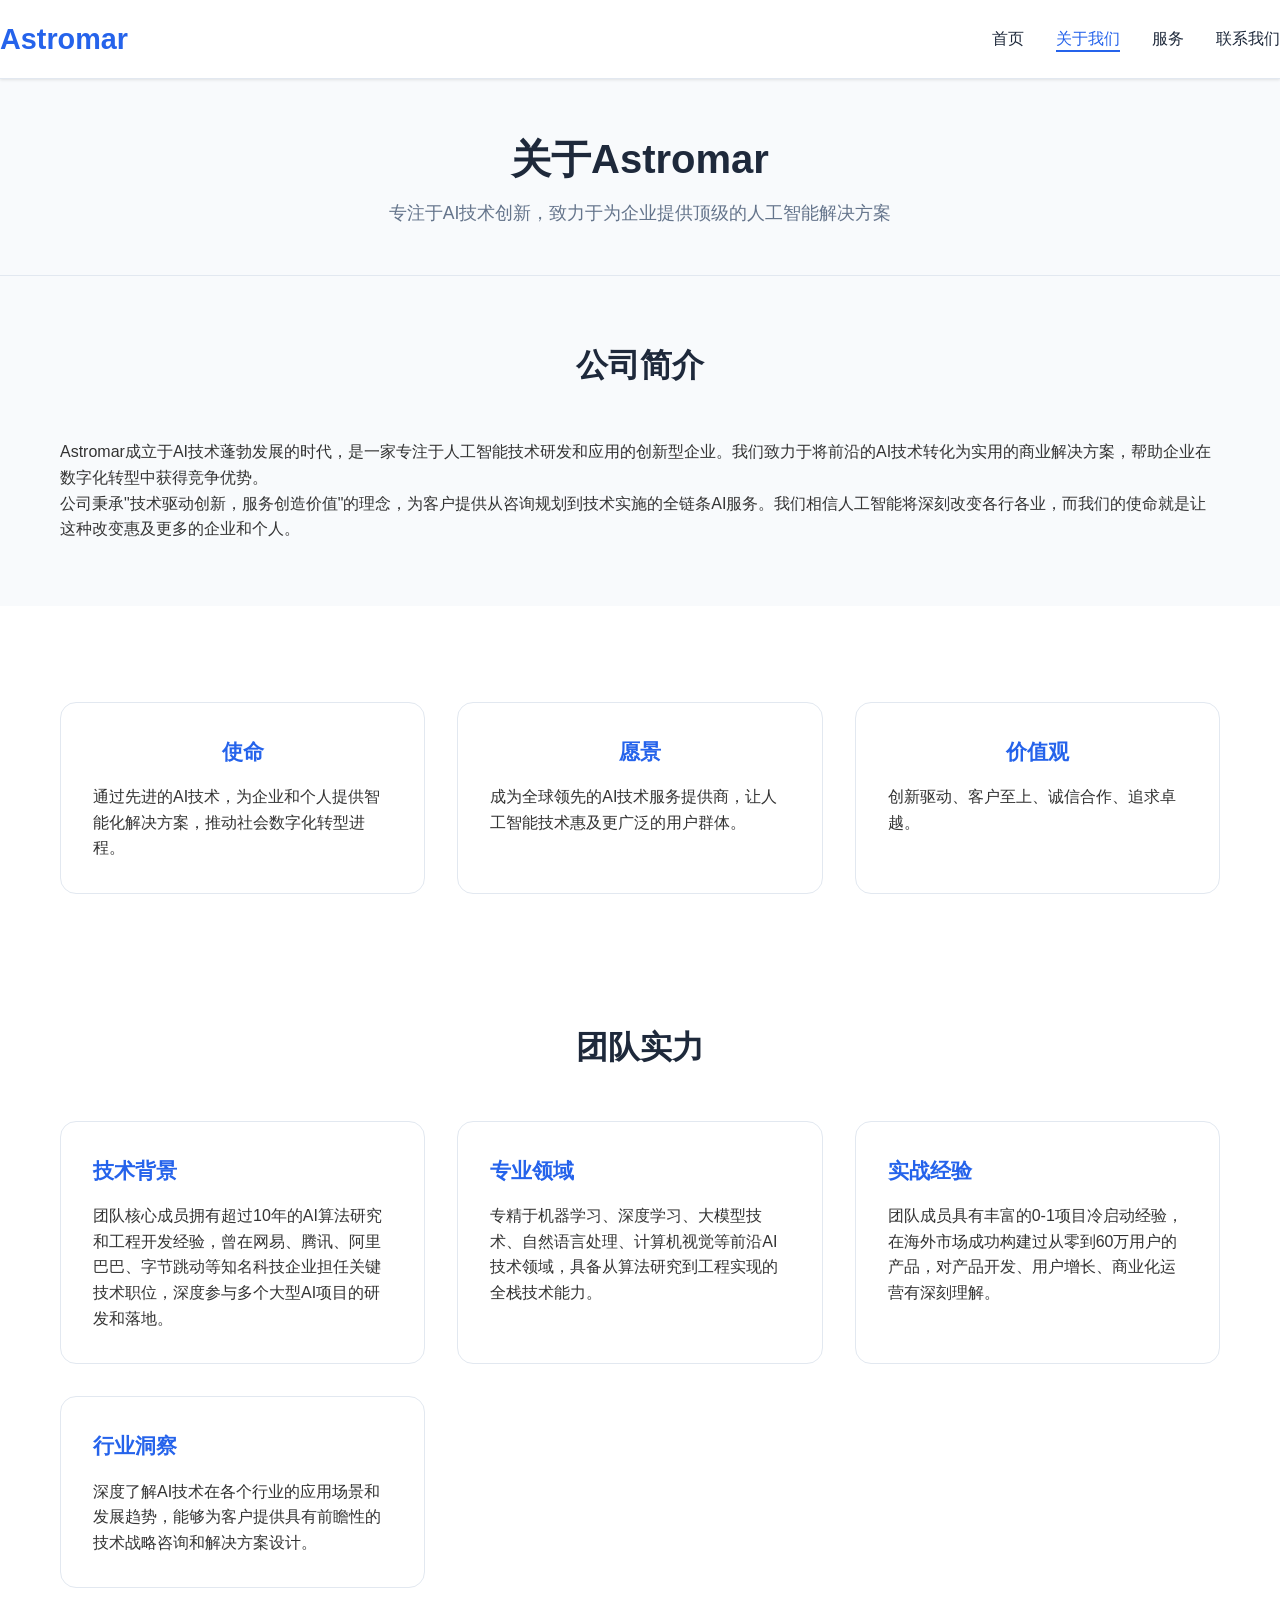
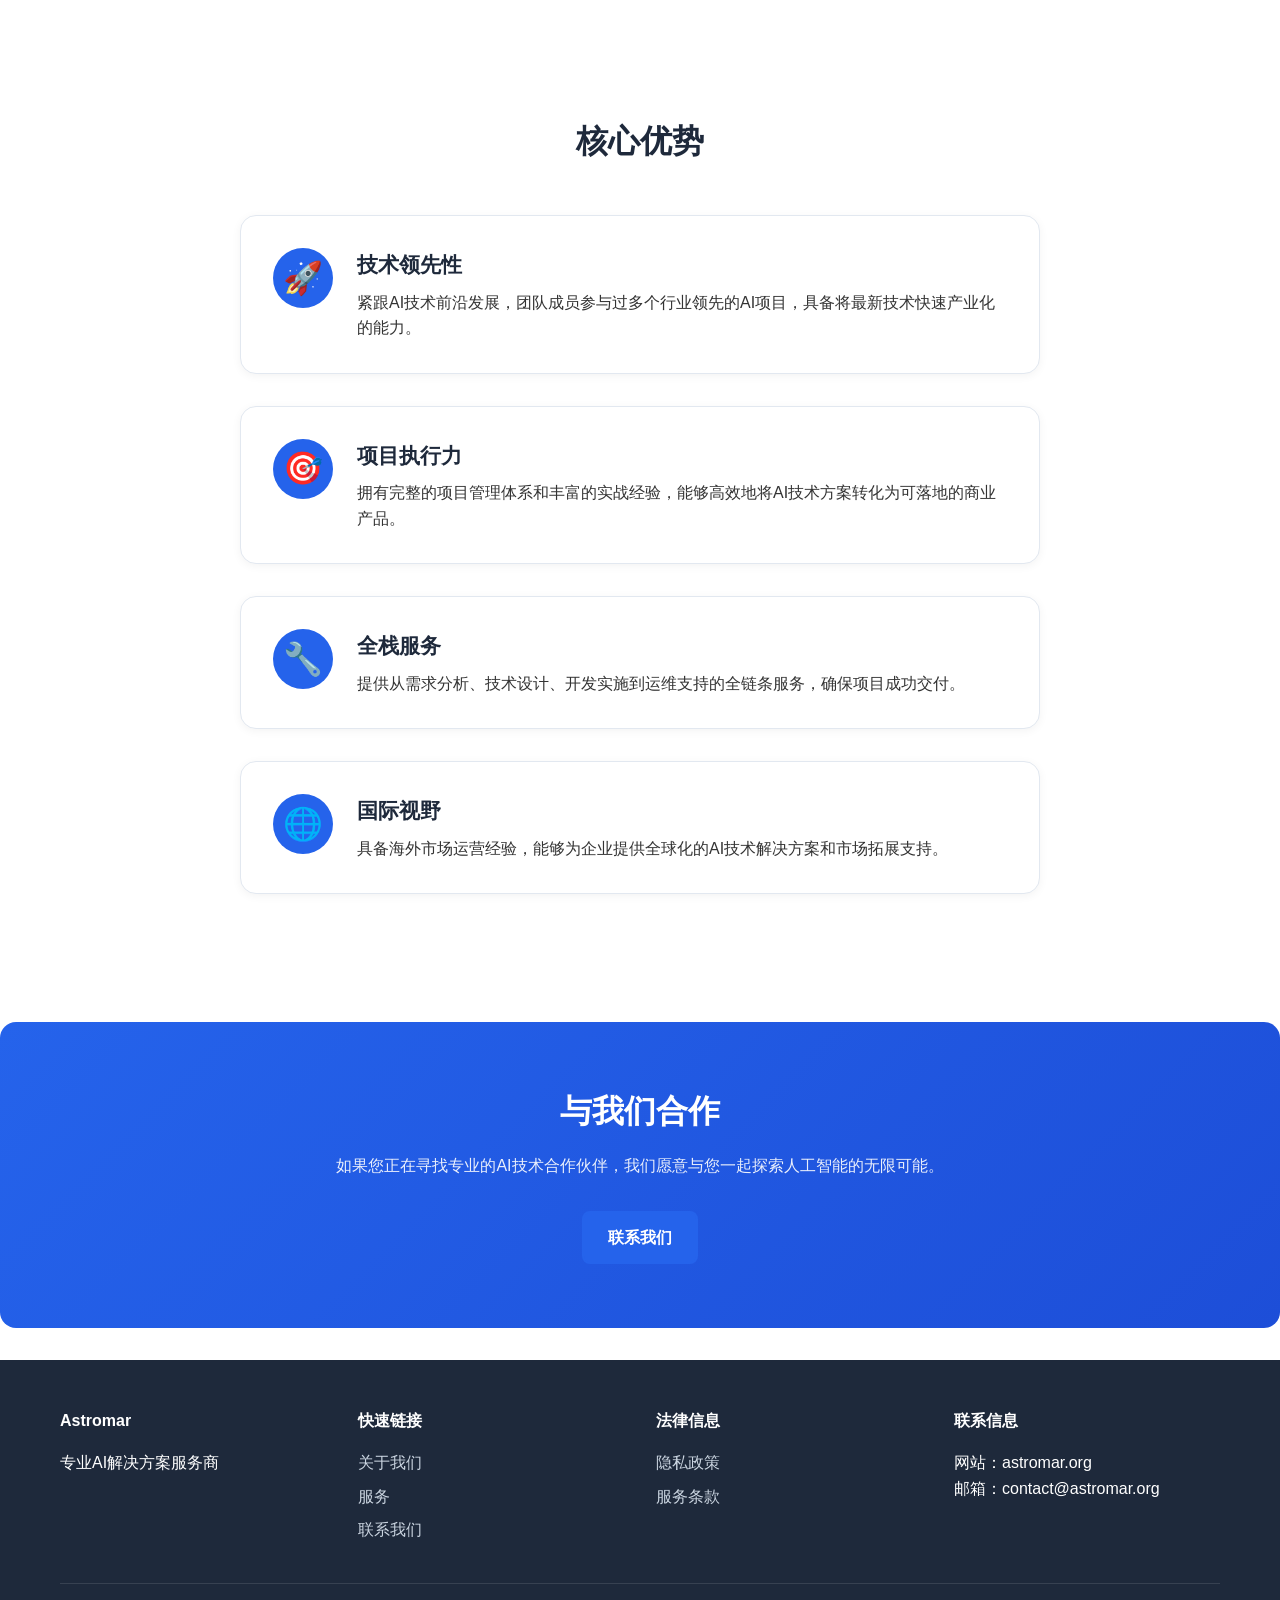
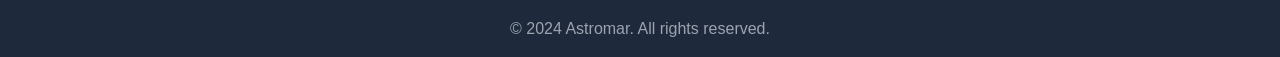
==== about.html @ 409d91d8 "Initial commit: Astromar website files - Add homepage with company overview and AI services - Add ab" ====
<!DOCTYPE html>
<html lang="zh-CN">
<head>
    <meta charset="UTF-8">
    <meta name="viewport" content="width=device-width, initial-scale=1.0">
    <title>关于我们 - Astromar</title>
    <link rel="stylesheet" href="style.css">
</head>
<body>
    <header>
        <nav>
            <div class="nav-brand">
                <h1>Astromar</h1>
            </div>
            <ul class="nav-menu">
                <li><a href="index.html">首页</a></li>
                <li><a href="about.html" class="active">关于我们</a></li>
                <li><a href="services.html">服务</a></li>
                <li><a href="contact.html">联系我们</a></li>
            </ul>
        </nav>
    </header>

    <main>
        <section class="page-hero">
            <div class="container">
                <h2>关于Astromar</h2>
                <p>专注于AI技术创新，致力于为企业提供顶级的人工智能解决方案</p>
            </div>
        </section>

        <section class="company-overview">
            <div class="container">
                <div class="content-grid">
                    <div class="content-text">
                        <h3>公司简介</h3>
                        <p>Astromar成立于AI技术蓬勃发展的时代，是一家专注于人工智能技术研发和应用的创新型企业。我们致力于将前沿的AI技术转化为实用的商业解决方案，帮助企业在数字化转型中获得竞争优势。</p>
                        <p>公司秉承"技术驱动创新，服务创造价值"的理念，为客户提供从咨询规划到技术实施的全链条AI服务。我们相信人工智能将深刻改变各行各业，而我们的使命就是让这种改变惠及更多的企业和个人。</p>
                    </div>
                </div>
            </div>
        </section>

        <section class="mission-vision">
            <div class="container">
                <div class="mission-grid">
                    <div class="mission-item">
                        <h3>使命</h3>
                        <p>通过先进的AI技术，为企业和个人提供智能化解决方案，推动社会数字化转型进程。</p>
                    </div>
                    <div class="mission-item">
                        <h3>愿景</h3>
                        <p>成为全球领先的AI技术服务提供商，让人工智能技术惠及更广泛的用户群体。</p>
                    </div>
                    <div class="mission-item">
                        <h3>价值观</h3>
                        <p>创新驱动、客户至上、诚信合作、追求卓越。</p>
                    </div>
                </div>
            </div>
        </section>

        <section class="team-expertise">
            <div class="container">
                <h3>团队实力</h3>
                <div class="expertise-grid">
                    <div class="expertise-item">
                        <h4>技术背景</h4>
                        <p>团队核心成员拥有超过10年的AI算法研究和工程开发经验，曾在网易、腾讯、阿里巴巴、字节跳动等知名科技企业担任关键技术职位，深度参与多个大型AI项目的研发和落地。</p>
                    </div>
                    <div class="expertise-item">
                        <h4>专业领域</h4>
                        <p>专精于机器学习、深度学习、大模型技术、自然语言处理、计算机视觉等前沿AI技术领域，具备从算法研究到工程实现的全栈技术能力。</p>
                    </div>
                    <div class="expertise-item">
                        <h4>实战经验</h4>
                        <p>团队成员具有丰富的0-1项目冷启动经验，在海外市场成功构建过从零到60万用户的产品，对产品开发、用户增长、商业化运营有深刻理解。</p>
                    </div>
                    <div class="expertise-item">
                        <h4>行业洞察</h4>
                        <p>深度了解AI技术在各个行业的应用场景和发展趋势，能够为客户提供具有前瞻性的技术战略咨询和解决方案设计。</p>
                    </div>
                </div>
            </div>
        </section>

        <section class="company-advantages">
            <div class="container">
                <h3>核心优势</h3>
                <div class="advantages-list">
                    <div class="advantage-item">
                        <div class="advantage-icon">🚀</div>
                        <div class="advantage-content">
                            <h4>技术领先性</h4>
                            <p>紧跟AI技术前沿发展，团队成员参与过多个行业领先的AI项目，具备将最新技术快速产业化的能力。</p>
                        </div>
                    </div>
                    <div class="advantage-item">
                        <div class="advantage-icon">🎯</div>
                        <div class="advantage-content">
                            <h4>项目执行力</h4>
                            <p>拥有完整的项目管理体系和丰富的实战经验，能够高效地将AI技术方案转化为可落地的商业产品。</p>
                        </div>
                    </div>
                    <div class="advantage-item">
                        <div class="advantage-icon">🔧</div>
                        <div class="advantage-content">
                            <h4>全栈服务</h4>
                            <p>提供从需求分析、技术设计、开发实施到运维支持的全链条服务，确保项目成功交付。</p>
                        </div>
                    </div>
                    <div class="advantage-item">
                        <div class="advantage-icon">🌐</div>
                        <div class="advantage-content">
                            <h4>国际视野</h4>
                            <p>具备海外市场运营经验，能够为企业提供全球化的AI技术解决方案和市场拓展支持。</p>
                        </div>
                    </div>
                </div>
            </div>
        </section>

        <section class="cta-section">
            <div class="container">
                <h3>与我们合作</h3>
                <p>如果您正在寻找专业的AI技术合作伙伴，我们愿意与您一起探索人工智能的无限可能。</p>
                <a href="contact.html" class="btn btn-primary">联系我们</a>
            </div>
        </section>
    </main>

    <footer>
        <div class="container">
            <div class="footer-content">
                <div class="footer-section">
                    <h4>Astromar</h4>
                    <p>专业AI解决方案服务商</p>
                </div>
                <div class="footer-section">
                    <h4>快速链接</h4>
                    <ul>
                        <li><a href="about.html">关于我们</a></li>
                        <li><a href="services.html">服务</a></li>
                        <li><a href="contact.html">联系我们</a></li>
                    </ul>
                </div>
                <div class="footer-section">
                    <h4>法律信息</h4>
                    <ul>
                        <li><a href="privacy.html">隐私政策</a></li>
                        <li><a href="terms.html">服务条款</a></li>
                    </ul>
                </div>
                <div class="footer-section">
                    <h4>联系信息</h4>
                    <p>网站：astromar.org</p>
                    <p>邮箱：contact@astromar.org</p>
                </div>
            </div>
            <div class="footer-bottom">
                <p>&copy; 2024 Astromar. All rights reserved.</p>
            </div>
        </div>
    </footer>
</body>
</html>
---- style.css ----
/* Reset and Base Styles */
* {
    margin: 0;
    padding: 0;
    box-sizing: border-box;
}

body {
    font-family: -apple-system, BlinkMacSystemFont, 'Segoe UI', Roboto, Oxygen, Ubuntu, Cantarell, sans-serif;
    line-height: 1.6;
    color: #333;
    background-color: #ffffff;
}

img {
    max-width: 100%;
    height: auto;
}

.container {
    max-width: 1200px;
    margin: 0 auto;
    padding: 0 20px;
}

/* Color Variables */
:root {
    --primary-color: #2563eb;
    --primary-dark: #1d4ed8;
    --secondary-color: #64748b;
    --accent-color: #06b6d4;
    --text-dark: #1e293b;
    --text-light: #64748b;
    --border-color: #e2e8f0;
    --bg-light: #f8fafc;
    --bg-white: #ffffff;
    --success-color: #10b981;
    --warning-color: #f59e0b;
}

/* Header and Navigation */
header {
    background-color: var(--bg-white);
    border-bottom: 1px solid var(--border-color);
    position: sticky;
    top: 0;
    z-index: 1000;
    box-shadow: 0 1px 3px rgba(0, 0, 0, 0.1);
}

nav {
    display: flex;
    justify-content: space-between;
    align-items: center;
    padding: 1rem 0;
}

.nav-brand h1 {
    color: var(--primary-color);
    font-size: 1.8rem;
    font-weight: 700;
}

.nav-menu {
    display: flex;
    list-style: none;
    gap: 2rem;
}

.nav-menu a {
    text-decoration: none;
    color: var(--text-dark);
    font-weight: 500;
    transition: color 0.3s ease;
    position: relative;
}

.nav-menu a:hover,
.nav-menu a.active {
    color: var(--primary-color);
}

.nav-menu a.active::after {
    content: '';
    position: absolute;
    bottom: -5px;
    left: 0;
    width: 100%;
    height: 2px;
    background-color: var(--primary-color);
}

/* Hero Section */
.hero {
    background: linear-gradient(135deg, var(--primary-color) 0%, var(--primary-dark) 100%);
    color: white;
    padding: 4rem 0;
    text-align: center;
}

.hero h2 {
    font-size: 3rem;
    font-weight: 700;
    margin-bottom: 1rem;
}

.hero-subtitle {
    font-size: 1.2rem;
    margin-bottom: 2rem;
    opacity: 0.9;
}

.cta-buttons {
    display: flex;
    gap: 1rem;
    justify-content: center;
    flex-wrap: wrap;
}

/* Page Hero */
.page-hero {
    background-color: var(--bg-light);
    padding: 3rem 0;
    text-align: center;
    border-bottom: 1px solid var(--border-color);
}

.page-hero h2 {
    font-size: 2.5rem;
    color: var(--text-dark);
    margin-bottom: 0.5rem;
}

.page-hero p {
    color: var(--text-light);
    font-size: 1.1rem;
}

/* Buttons */
.btn {
    display: inline-block;
    padding: 0.75rem 1.5rem;
    border-radius: 0.5rem;
    text-decoration: none;
    font-weight: 600;
    transition: all 0.3s ease;
    border: 2px solid transparent;
    cursor: pointer;
    text-align: center;
}

.btn-primary {
    background-color: var(--primary-color);
    color: white;
    border-color: var(--primary-color);
}

.btn-primary:hover {
    background-color: var(--primary-dark);
    border-color: var(--primary-dark);
    transform: translateY(-2px);
}

.btn-secondary {
    background-color: transparent;
    color: white;
    border-color: white;
}

.btn-secondary:hover {
    background-color: white;
    color: var(--primary-color);
}

.btn-outline {
    background-color: transparent;
    color: var(--primary-color);
    border-color: var(--primary-color);
}

.btn-outline:hover {
    background-color: var(--primary-color);
    color: white;
}

/* Sections */
section {
    padding: 4rem 0;
}

section h3 {
    font-size: 2rem;
    color: var(--text-dark);
    text-align: center;
    margin-bottom: 3rem;
}

/* Grid Layouts */
.services-grid,
.advantages-grid,
.mission-grid,
.expertise-grid,
.service-grid,
.industry-grid,
.business-grid,
.faq-grid {
    display: grid;
    grid-template-columns: repeat(auto-fit, minmax(300px, 1fr));
    gap: 2rem;
    margin-top: 2rem;
}

.advantages-grid {
    grid-template-columns: repeat(auto-fit, minmax(250px, 1fr));
}

.mission-grid {
    grid-template-columns: repeat(auto-fit, minmax(280px, 1fr));
}

.industry-grid {
    grid-template-columns: repeat(auto-fit, minmax(250px, 1fr));
}

/* Cards */
.service-card,
.advantage-item,
.mission-item,
.expertise-item,
.service-item,
.industry-item,
.business-item,
.faq-item {
    background-color: var(--bg-white);
    padding: 2rem;
    border-radius: 1rem;
    border: 1px solid var(--border-color);
    transition: all 0.3s ease;
}

.service-card:hover,
.advantage-item:hover,
.mission-item:hover,
.expertise-item:hover,
.service-item:hover,
.industry-item:hover,
.business-item:hover {
    transform: translateY(-4px);
    box-shadow: 0 10px 25px rgba(0, 0, 0, 0.1);
}

.service-card h4,
.advantage-item h4,
.mission-item h3,
.expertise-item h4,
.service-item h4,
.industry-item h4,
.business-item h4,
.faq-item h4 {
    color: var(--primary-color);
    margin-bottom: 1rem;
    font-size: 1.3rem;
}

.service-item ul,
.expertise-item ul {
    margin-top: 1rem;
    padding-left: 1.2rem;
}

.service-item li,
.expertise-item li {
    margin-bottom: 0.5rem;
    color: var(--text-light);
}

/* About Page Specific */
.company-overview {
    background-color: var(--bg-light);
}

.about-preview {
    background-color: var(--bg-light);
}

.about-preview p {
    text-align: center;
    max-width: 800px;
    margin: 0 auto 2rem;
    color: var(--text-light);
    font-size: 1.1rem;
}

/* Advantages List */
.advantages-list {
    max-width: 800px;
    margin: 0 auto;
}

.advantages-list .advantage-item {
    display: flex;
    align-items: flex-start;
    gap: 1.5rem;
    margin-bottom: 2rem;
    background-color: var(--bg-white);
    padding: 2rem;
    border-radius: 1rem;
    box-shadow: 0 2px 10px rgba(0, 0, 0, 0.05);
}

.advantage-icon {
    font-size: 2rem;
    background-color: var(--primary-color);
    color: white;
    width: 60px;
    height: 60px;
    border-radius: 50%;
    display: flex;
    align-items: center;
    justify-content: center;
    flex-shrink: 0;
}

.advantage-content h4 {
    margin-bottom: 0.5rem;
    color: var(--text-dark);
}

/* Service Categories */
.service-category {
    margin-bottom: 4rem;
    background-color: var(--bg-light);
    padding: 3rem 0;
    border-radius: 1rem;
}

.service-category h3 {
    margin-bottom: 2rem;
}

/* Process Steps */
.process-steps {
    display: flex;
    justify-content: space-between;
    align-items: flex-start;
    gap: 2rem;
    flex-wrap: wrap;
}

.process-step {
    flex: 1;
    text-align: center;
    min-width: 200px;
}

.step-number {
    width: 50px;
    height: 50px;
    background-color: var(--primary-color);
    color: white;
    border-radius: 50%;
    display: flex;
    align-items: center;
    justify-content: center;
    font-weight: bold;
    font-size: 1.2rem;
    margin: 0 auto 1rem;
}

.process-step h4 {
    margin-bottom: 1rem;
    color: var(--text-dark);
}

/* Contact Page */
.contact-grid {
    display: grid;
    grid-template-columns: 1fr 1fr;
    gap: 4rem;
    margin-top: 2rem;
}

.contact-item {
    display: flex;
    align-items: center;
    gap: 1rem;
    margin-bottom: 2rem;
    padding: 1.5rem;
    background-color: var(--bg-light);
    border-radius: 0.5rem;
}

.contact-icon {
    font-size: 1.5rem;
    width: 50px;
    height: 50px;
    background-color: var(--primary-color);
    color: white;
    border-radius: 50%;
    display: flex;
    align-items: center;
    justify-content: center;
}

.contact-details h4 {
    color: var(--text-dark);
    margin-bottom: 0.5rem;
}

.contact-details p {
    color: var(--text-light);
}

/* Forms */
.contact-form {
    background-color: var(--bg-light);
    padding: 2rem;
    border-radius: 1rem;
}

.form-group {
    margin-bottom: 1.5rem;
}

.form-group label {
    display: block;
    margin-bottom: 0.5rem;
    font-weight: 600;
    color: var(--text-dark);
}

.form-group input,
.form-group textarea {
    width: 100%;
    padding: 0.75rem;
    border: 1px solid var(--border-color);
    border-radius: 0.5rem;
    font-size: 1rem;
    transition: border-color 0.3s ease;
}

.form-group input:focus,
.form-group textarea:focus {
    outline: none;
    border-color: var(--primary-color);
    box-shadow: 0 0 0 3px rgba(37, 99, 235, 0.1);
}

.form-note {
    margin-top: 1rem;
    font-size: 0.9rem;
    color: var(--text-light);
}

/* Privacy and Terms Pages */
.privacy-content,
.terms-content {
    max-width: 800px;
    margin: 0 auto;
}

.privacy-text,
.terms-text {
    line-height: 1.8;
}

.privacy-text h3,
.terms-text h3 {
    color: var(--primary-color);
    margin: 2rem 0 1rem;
    text-align: left;
    font-size: 1.5rem;
}

.privacy-text h4,
.terms-text h4 {
    color: var(--text-dark);
    margin: 1.5rem 0 0.5rem;
    font-size: 1.2rem;
}

.privacy-text ul,
.terms-text ul {
    margin: 1rem 0;
    padding-left: 2rem;
}

.privacy-text li,
.terms-text li {
    margin-bottom: 0.5rem;
    color: var(--text-light);
}

.policy-footer,
.terms-footer {
    background-color: var(--bg-light);
    padding: 2rem;
    border-radius: 1rem;
    margin-top: 3rem;
    text-align: center;
}

/* CTA Sections */
.cta-section {
    background: linear-gradient(135deg, var(--primary-color) 0%, var(--primary-dark) 100%);
    color: white;
    text-align: center;
    border-radius: 1rem;
    margin: 2rem 0;
}

.cta-section h3 {
    color: white;
    margin-bottom: 1rem;
}

.cta-section p {
    margin-bottom: 2rem;
    opacity: 0.9;
}

/* Footer */
footer {
    background-color: var(--text-dark);
    color: white;
    padding: 3rem 0 1rem;
}

.footer-content {
    display: grid;
    grid-template-columns: repeat(auto-fit, minmax(250px, 1fr));
    gap: 2rem;
    margin-bottom: 2rem;
}

.footer-section h4 {
    margin-bottom: 1rem;
    color: white;
}

.footer-section ul {
    list-style: none;
}

.footer-section ul li {
    margin-bottom: 0.5rem;
}

.footer-section a {
    color: #cbd5e1;
    text-decoration: none;
    transition: color 0.3s ease;
}

.footer-section a:hover {
    color: white;
}

.footer-bottom {
    border-top: 1px solid #374151;
    padding-top: 2rem;
    text-align: center;
    color: #9ca3af;
}

/* Responsive Design */
@media (max-width: 768px) {
    .nav-menu {
        gap: 1rem;
    }

    .hero h2 {
        font-size: 2rem;
    }

    .hero-subtitle {
        font-size: 1rem;
    }

    .cta-buttons {
        flex-direction: column;
        align-items: center;
    }

    .contact-grid {
        grid-template-columns: 1fr;
        gap: 2rem;
    }

    .process-steps {
        flex-direction: column;
    }

    .advantages-list .advantage-item {
        flex-direction: column;
        text-align: center;
    }

    .advantage-icon {
        align-self: center;
    }

    section {
        padding: 2rem 0;
    }

    section h3 {
        font-size: 1.75rem;
    }
}

@media (max-width: 480px) {
    .container {
        padding: 0 15px;
    }

    .nav-menu {
        flex-direction: column;
        gap: 0.5rem;
    }

    nav {
        flex-direction: column;
        text-align: center;
    }

    .hero {
        padding: 2rem 0;
    }

    .page-hero {
        padding: 2rem 0;
    }

    .page-hero h2 {
        font-size: 2rem;
    }

    .services-grid,
    .advantages-grid,
    .mission-grid,
    .expertise-grid,
    .service-grid,
    .industry-grid,
    .business-grid,
    .faq-grid {
        grid-template-columns: 1fr;
    }
}

/* Utility Classes */
.text-center {
    text-align: center;
}

.mb-2 {
    margin-bottom: 2rem;
}

.mt-2 {
    margin-top: 2rem;
}

/* Animation */
@keyframes fadeInUp {
    from {
        opacity: 0;
        transform: translateY(20px);
    }
    to {
        opacity: 1;
        transform: translateY(0);
    }
}

.service-card,
.advantage-item,
.mission-item,
.expertise-item,
.service-item,
.industry-item,
.business-item,
.faq-item {
    animation: fadeInUp 0.6s ease-out;
}
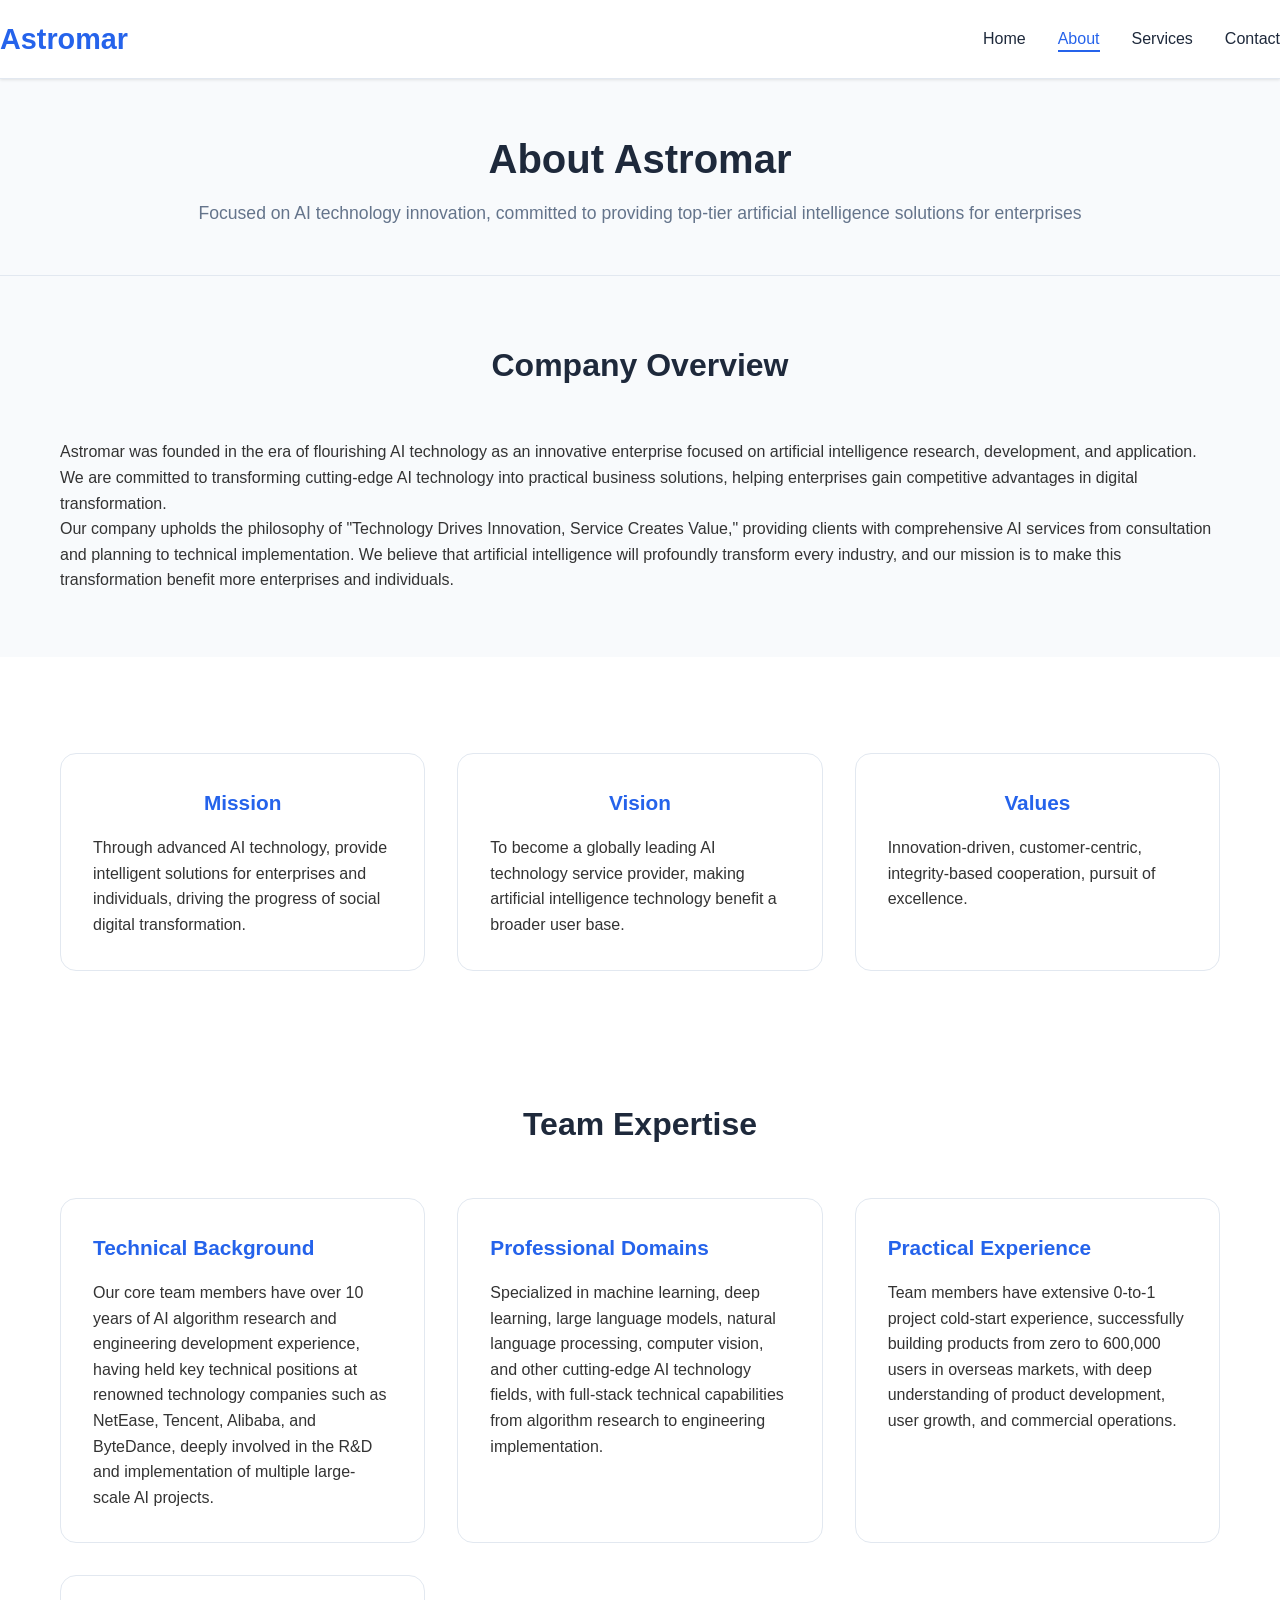
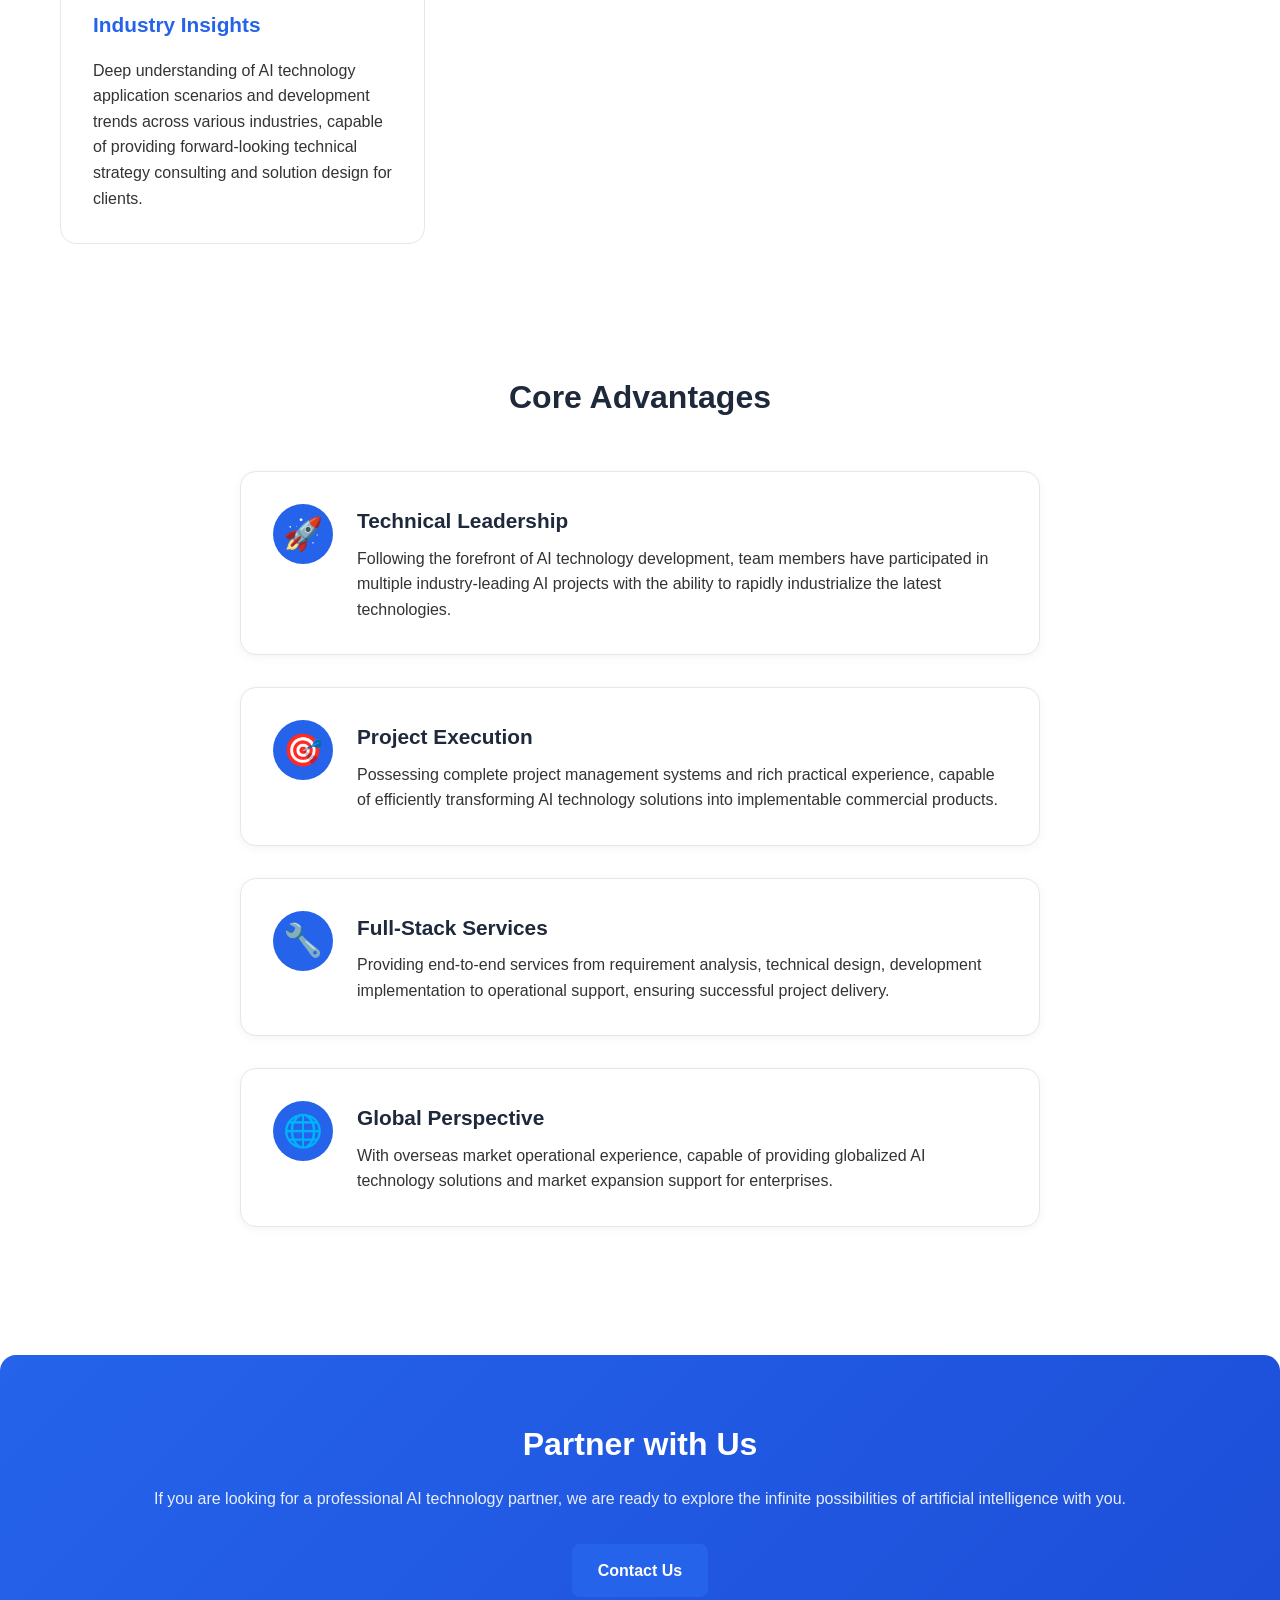
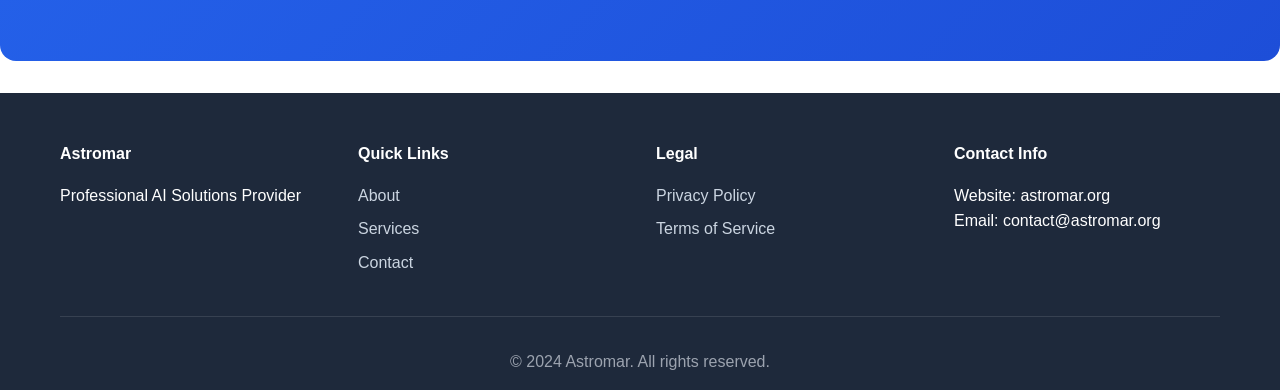
==== commit 31107d36: "Convert entire website to English - Update all HTML pages from Chinese to English - Translate homepa" ====
--- a/about.html
+++ b/about.html
@@ -1,9 +1,9 @@
 <!DOCTYPE html>
-<html lang="zh-CN">
+<html lang="en">
 <head>
     <meta charset="UTF-8">
     <meta name="viewport" content="width=device-width, initial-scale=1.0">
-    <title>关于我们 - Astromar</title>
+    <title>About Us - Astromar</title>
     <link rel="stylesheet" href="style.css">
 </head>
 <body>
@@ -13,10 +13,10 @@
                 <h1>Astromar</h1>
             </div>
             <ul class="nav-menu">
-                <li><a href="index.html">首页</a></li>
-                <li><a href="about.html" class="active">关于我们</a></li>
-                <li><a href="services.html">服务</a></li>
-                <li><a href="contact.html">联系我们</a></li>
+                <li><a href="index.html">Home</a></li>
+                <li><a href="about.html" class="active">About</a></li>
+                <li><a href="services.html">Services</a></li>
+                <li><a href="contact.html">Contact</a></li>
             </ul>
         </nav>
     </header>
@@ -24,8 +24,8 @@
     <main>
         <section class="page-hero">
             <div class="container">
-                <h2>关于Astromar</h2>
-                <p>专注于AI技术创新，致力于为企业提供顶级的人工智能解决方案</p>
+                <h2>About Astromar</h2>
+                <p>Focused on AI technology innovation, committed to providing top-tier artificial intelligence solutions for enterprises</p>
             </div>
         </section>
 
@@ -33,9 +33,9 @@
             <div class="container">
                 <div class="content-grid">
                     <div class="content-text">
-                        <h3>公司简介</h3>
-                        <p>Astromar成立于AI技术蓬勃发展的时代，是一家专注于人工智能技术研发和应用的创新型企业。我们致力于将前沿的AI技术转化为实用的商业解决方案，帮助企业在数字化转型中获得竞争优势。</p>
-                        <p>公司秉承"技术驱动创新，服务创造价值"的理念，为客户提供从咨询规划到技术实施的全链条AI服务。我们相信人工智能将深刻改变各行各业，而我们的使命就是让这种改变惠及更多的企业和个人。</p>
+                        <h3>Company Overview</h3>
+                        <p>Astromar was founded in the era of flourishing AI technology as an innovative enterprise focused on artificial intelligence research, development, and application. We are committed to transforming cutting-edge AI technology into practical business solutions, helping enterprises gain competitive advantages in digital transformation.</p>
+                        <p>Our company upholds the philosophy of "Technology Drives Innovation, Service Creates Value," providing clients with comprehensive AI services from consultation and planning to technical implementation. We believe that artificial intelligence will profoundly transform every industry, and our mission is to make this transformation benefit more enterprises and individuals.</p>
                     </div>
                 </div>
             </div>
@@ -45,16 +45,16 @@
             <div class="container">
                 <div class="mission-grid">
                     <div class="mission-item">
-                        <h3>使命</h3>
-                        <p>通过先进的AI技术，为企业和个人提供智能化解决方案，推动社会数字化转型进程。</p>
+                        <h3>Mission</h3>
+                        <p>Through advanced AI technology, provide intelligent solutions for enterprises and individuals, driving the progress of social digital transformation.</p>
                     </div>
                     <div class="mission-item">
-                        <h3>愿景</h3>
-                        <p>成为全球领先的AI技术服务提供商，让人工智能技术惠及更广泛的用户群体。</p>
+                        <h3>Vision</h3>
+                        <p>To become a globally leading AI technology service provider, making artificial intelligence technology benefit a broader user base.</p>
                     </div>
                     <div class="mission-item">
-                        <h3>价值观</h3>
-                        <p>创新驱动、客户至上、诚信合作、追求卓越。</p>
+                        <h3>Values</h3>
+                        <p>Innovation-driven, customer-centric, integrity-based cooperation, pursuit of excellence.</p>
                     </div>
                 </div>
             </div>
@@ -62,23 +62,23 @@
 
         <section class="team-expertise">
             <div class="container">
-                <h3>团队实力</h3>
+                <h3>Team Expertise</h3>
                 <div class="expertise-grid">
                     <div class="expertise-item">
-                        <h4>技术背景</h4>
-                        <p>团队核心成员拥有超过10年的AI算法研究和工程开发经验，曾在网易、腾讯、阿里巴巴、字节跳动等知名科技企业担任关键技术职位，深度参与多个大型AI项目的研发和落地。</p>
+                        <h4>Technical Background</h4>
+                        <p>Our core team members have over 10 years of AI algorithm research and engineering development experience, having held key technical positions at renowned technology companies such as NetEase, Tencent, Alibaba, and ByteDance, deeply involved in the R&D and implementation of multiple large-scale AI projects.</p>
                     </div>
                     <div class="expertise-item">
-                        <h4>专业领域</h4>
-                        <p>专精于机器学习、深度学习、大模型技术、自然语言处理、计算机视觉等前沿AI技术领域，具备从算法研究到工程实现的全栈技术能力。</p>
+                        <h4>Professional Domains</h4>
+                        <p>Specialized in machine learning, deep learning, large language models, natural language processing, computer vision, and other cutting-edge AI technology fields, with full-stack technical capabilities from algorithm research to engineering implementation.</p>
                     </div>
                     <div class="expertise-item">
-                        <h4>实战经验</h4>
-                        <p>团队成员具有丰富的0-1项目冷启动经验，在海外市场成功构建过从零到60万用户的产品，对产品开发、用户增长、商业化运营有深刻理解。</p>
+                        <h4>Practical Experience</h4>
+                        <p>Team members have extensive 0-to-1 project cold-start experience, successfully building products from zero to 600,000 users in overseas markets, with deep understanding of product development, user growth, and commercial operations.</p>
                     </div>
                     <div class="expertise-item">
-                        <h4>行业洞察</h4>
-                        <p>深度了解AI技术在各个行业的应用场景和发展趋势，能够为客户提供具有前瞻性的技术战略咨询和解决方案设计。</p>
+                        <h4>Industry Insights</h4>
+                        <p>Deep understanding of AI technology application scenarios and development trends across various industries, capable of providing forward-looking technical strategy consulting and solution design for clients.</p>
                     </div>
                 </div>
             </div>
@@ -86,34 +86,34 @@
 
         <section class="company-advantages">
             <div class="container">
-                <h3>核心优势</h3>
+                <h3>Core Advantages</h3>
                 <div class="advantages-list">
                     <div class="advantage-item">
                         <div class="advantage-icon">🚀</div>
                         <div class="advantage-content">
-                            <h4>技术领先性</h4>
-                            <p>紧跟AI技术前沿发展，团队成员参与过多个行业领先的AI项目，具备将最新技术快速产业化的能力。</p>
+                            <h4>Technical Leadership</h4>
+                            <p>Following the forefront of AI technology development, team members have participated in multiple industry-leading AI projects with the ability to rapidly industrialize the latest technologies.</p>
                         </div>
                     </div>
                     <div class="advantage-item">
                         <div class="advantage-icon">🎯</div>
                         <div class="advantage-content">
-                            <h4>项目执行力</h4>
-                            <p>拥有完整的项目管理体系和丰富的实战经验，能够高效地将AI技术方案转化为可落地的商业产品。</p>
+                            <h4>Project Execution</h4>
+                            <p>Possessing complete project management systems and rich practical experience, capable of efficiently transforming AI technology solutions into implementable commercial products.</p>
                         </div>
                     </div>
                     <div class="advantage-item">
                         <div class="advantage-icon">🔧</div>
                         <div class="advantage-content">
-                            <h4>全栈服务</h4>
-                            <p>提供从需求分析、技术设计、开发实施到运维支持的全链条服务，确保项目成功交付。</p>
+                            <h4>Full-Stack Services</h4>
+                            <p>Providing end-to-end services from requirement analysis, technical design, development implementation to operational support, ensuring successful project delivery.</p>
                         </div>
                     </div>
                     <div class="advantage-item">
                         <div class="advantage-icon">🌐</div>
                         <div class="advantage-content">
-                            <h4>国际视野</h4>
-                            <p>具备海外市场运营经验，能够为企业提供全球化的AI技术解决方案和市场拓展支持。</p>
+                            <h4>Global Perspective</h4>
+                            <p>With overseas market operational experience, capable of providing globalized AI technology solutions and market expansion support for enterprises.</p>
                         </div>
                     </div>
                 </div>
@@ -122,9 +122,9 @@
 
         <section class="cta-section">
             <div class="container">
-                <h3>与我们合作</h3>
-                <p>如果您正在寻找专业的AI技术合作伙伴，我们愿意与您一起探索人工智能的无限可能。</p>
-                <a href="contact.html" class="btn btn-primary">联系我们</a>
+                <h3>Partner with Us</h3>
+                <p>If you are looking for a professional AI technology partner, we are ready to explore the infinite possibilities of artificial intelligence with you.</p>
+                <a href="contact.html" class="btn btn-primary">Contact Us</a>
             </div>
         </section>
     </main>
@@ -134,27 +134,27 @@
             <div class="footer-content">
                 <div class="footer-section">
                     <h4>Astromar</h4>
-                    <p>专业AI解决方案服务商</p>
+                    <p>Professional AI Solutions Provider</p>
                 </div>
                 <div class="footer-section">
-                    <h4>快速链接</h4>
+                    <h4>Quick Links</h4>
                     <ul>
-                        <li><a href="about.html">关于我们</a></li>
-                        <li><a href="services.html">服务</a></li>
-                        <li><a href="contact.html">联系我们</a></li>
+                        <li><a href="about.html">About</a></li>
+                        <li><a href="services.html">Services</a></li>
+                        <li><a href="contact.html">Contact</a></li>
                     </ul>
                 </div>
                 <div class="footer-section">
-                    <h4>法律信息</h4>
+                    <h4>Legal</h4>
                     <ul>
-                        <li><a href="privacy.html">隐私政策</a></li>
-                        <li><a href="terms.html">服务条款</a></li>
+                        <li><a href="privacy.html">Privacy Policy</a></li>
+                        <li><a href="terms.html">Terms of Service</a></li>
                     </ul>
                 </div>
                 <div class="footer-section">
-                    <h4>联系信息</h4>
-                    <p>网站：astromar.org</p>
-                    <p>邮箱：contact@astromar.org</p>
+                    <h4>Contact Info</h4>
+                    <p>Website: astromar.org</p>
+                    <p>Email: contact@astromar.org</p>
                 </div>
             </div>
             <div class="footer-bottom">
